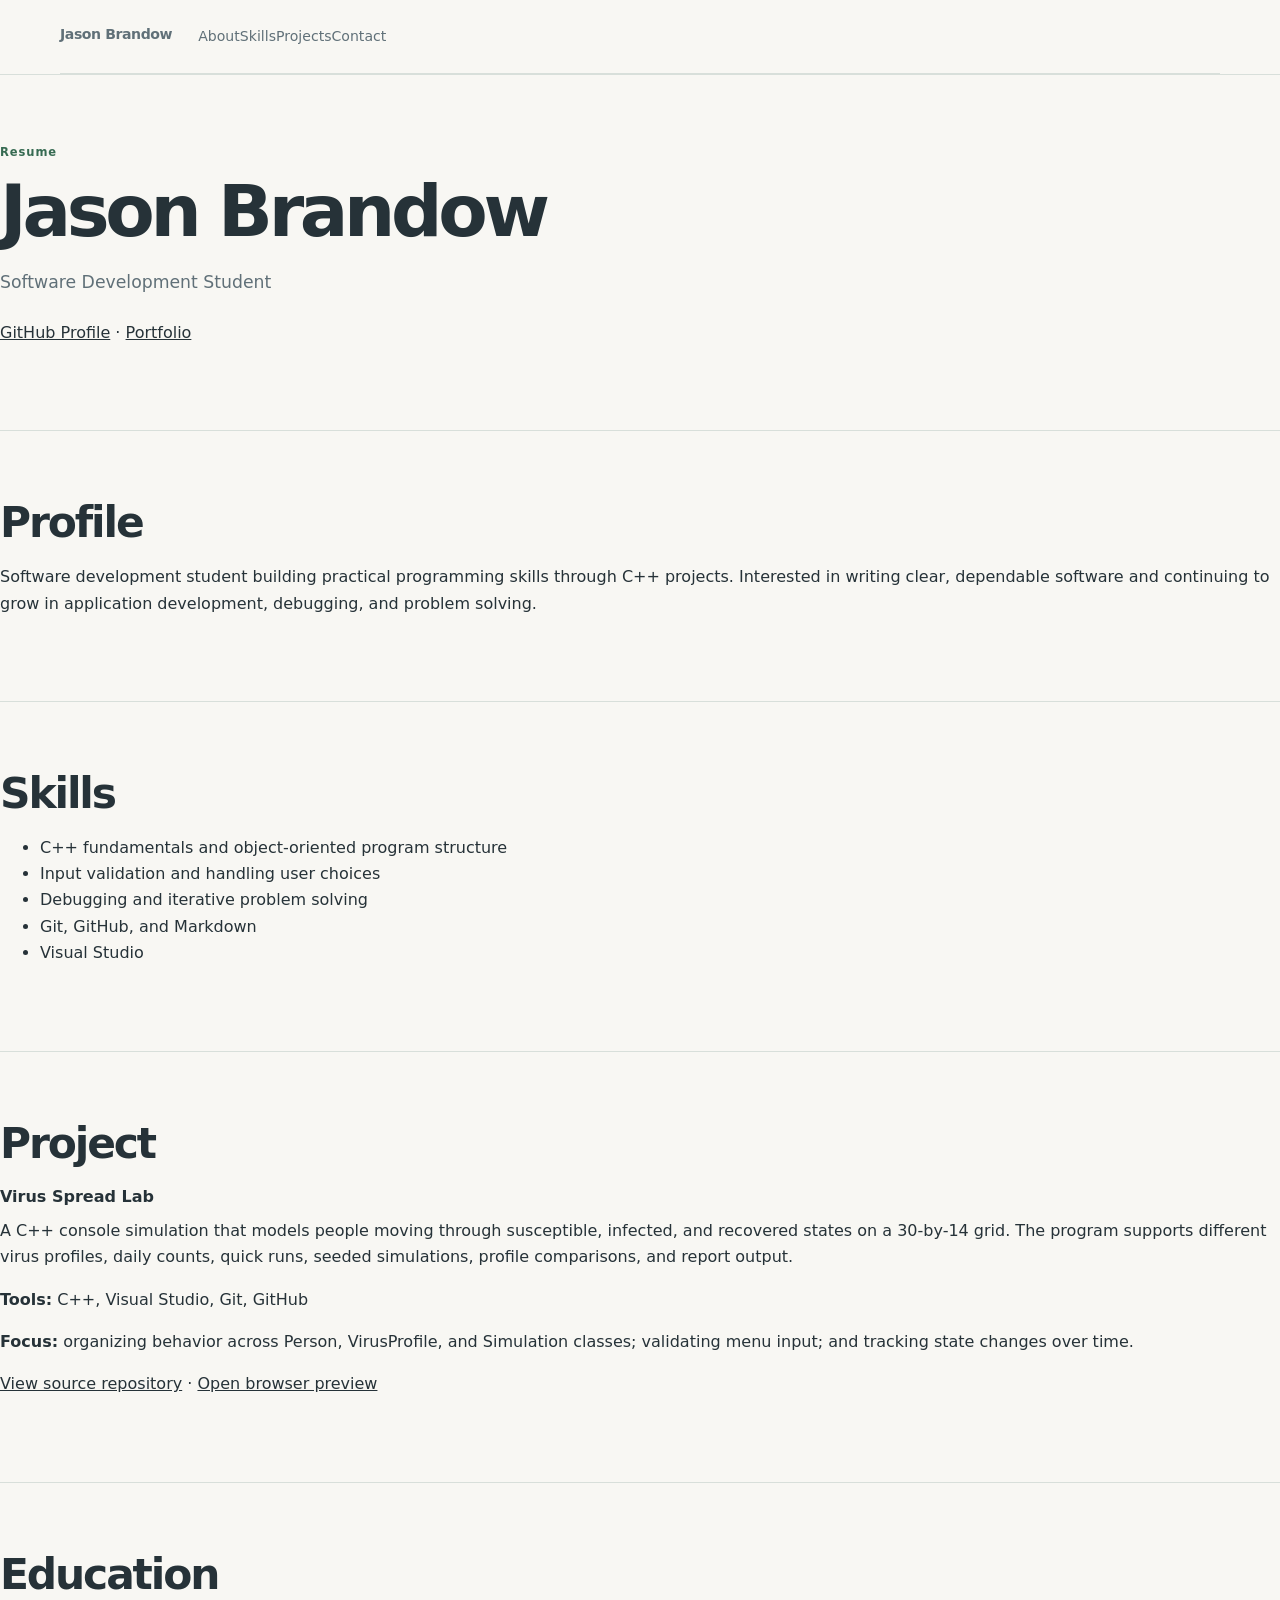
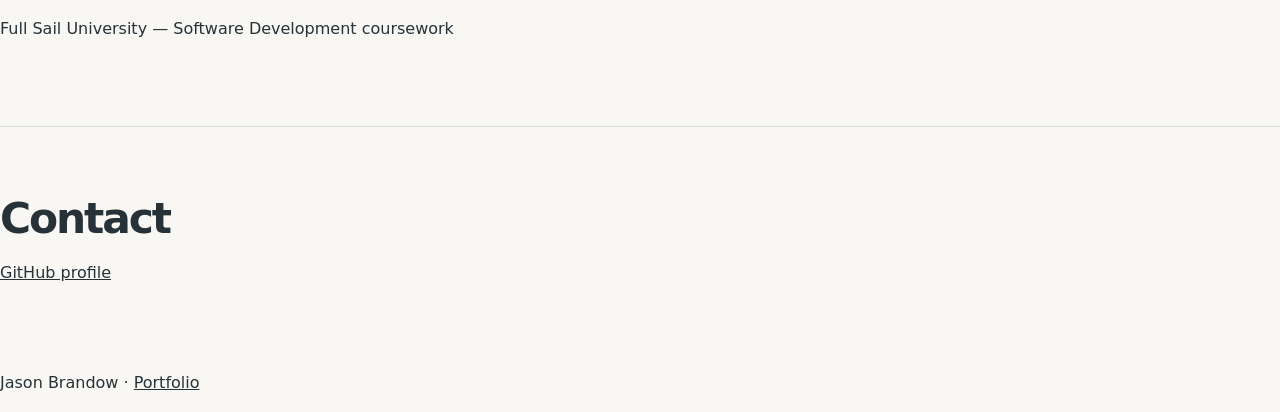
==== resume.html @ d757422a "Add resume page" ====
<!doctype html>
<html lang="en">
<head>
  <meta charset="utf-8">
  <meta name="viewport" content="width=device-width, initial-scale=1">
  <meta name="description" content="Jason Brandow's software development resume and project experience.">
  <title>Resume | Jason Brandow</title>
  <link rel="stylesheet" href="styles.css">
</head>
<body>
  <header class="site-header">
    <nav class="nav" aria-label="Main navigation">
      <a class="brand" href="index.html">Jason Brandow</a>
      <div class="nav-links"><a href="index.html#about">About</a><a href="index.html#skills">Skills</a><a href="index.html#projects">Projects</a><a href="index.html#contact">Contact</a></div>
    </nav>
  </header>
  <main class="container">
    <section class="section resume-header">
      <p class="eyebrow">Resume</p>
      <h1>Jason Brandow</h1>
      <p class="lead">Software Development Student</p>
      <p><a href="https://github.com/jasonbrandow9-pixel">GitHub Profile</a> · <a href="index.html">Portfolio</a></p>
    </section>
    <section class="section">
      <h2>Profile</h2>
      <p>Software development student building practical programming skills through C++ projects. Interested in writing clear, dependable software and continuing to grow in application development, debugging, and problem solving.</p>
    </section>
    <section class="section">
      <h2>Skills</h2>
      <ul><li>C++ fundamentals and object-oriented program structure</li><li>Input validation and handling user choices</li><li>Debugging and iterative problem solving</li><li>Git, GitHub, and Markdown</li><li>Visual Studio</li></ul>
    </section>
    <section class="section">
      <h2>Project</h2>
      <h3>Virus Spread Lab</h3>
      <p>A C++ console simulation that models people moving through susceptible, infected, and recovered states on a 30-by-14 grid. The program supports different virus profiles, daily counts, quick runs, seeded simulations, profile comparisons, and report output.</p>
      <p><strong>Tools:</strong> C++, Visual Studio, Git, GitHub</p>
      <p><strong>Focus:</strong> organizing behavior across Person, VirusProfile, and Simulation classes; validating menu input; and tracking state changes over time.</p>
      <p><a href="https://github.com/jasonbrandow9-pixel/COS1-Project">View source repository</a> · <a href="demo.html">Open browser preview</a></p>
    </section>
    <section class="section">
      <h2>Education</h2>
      <p>Full Sail University — Software Development coursework</p>
    </section>
    <section class="section">
      <h2>Contact</h2>
      <p><a href="https://github.com/jasonbrandow9-pixel">GitHub profile</a></p>
    </section>
  </main>
  <footer class="site-footer"><p>Jason Brandow · <a href="index.html">Portfolio</a></p></footer>
</body>
</html>
---- styles.css ----
:root{font-family:system-ui,-apple-system,BlinkMacSystemFont,"Segoe UI",sans-serif;color:#263238;background:#f8f7f3;--ink:#263238;--muted:#607078;--green:#376b52;--line:#d8dfda;--soft:#e9eee8}*{box-sizing:border-box}html{scroll-behavior:smooth}body{margin:0;line-height:1.65}a{color:inherit}img{max-width:100%}.wrap{width:min(1080px,calc(100% - 40px));margin-inline:auto}.site-header{width:min(1160px,calc(100% - 40px));min-height:74px;margin:auto;display:flex;align-items:center;justify-content:space-between;border-bottom:1px solid var(--line)}.brand{font-weight:750;text-decoration:none;letter-spacing:-.03em}nav{display:flex;gap:26px}nav a,.footer a{color:var(--muted);font-size:.88rem;text-decoration:none}nav a:hover,.footer a:hover,.inline-link:hover{color:var(--green);text-decoration:underline;text-underline-offset:3px}.hero{display:grid;grid-template-columns:1fr .9fr;align-items:center;gap:7%;padding-block:78px 84px}.eyebrow{margin:0 0 12px;color:var(--green);font-size:.72rem;font-weight:750;letter-spacing:.08em}h1,h2,h3,p{margin-top:0}h1{margin-bottom:18px;font-size:clamp(2.8rem,6vw,4.5rem);line-height:1.04;letter-spacing:-.06em}h2{margin-bottom:16px;font-size:clamp(1.8rem,3.4vw,2.65rem);line-height:1.15;letter-spacing:-.05em}h3{margin-bottom:7px;font-size:1rem}.lead{max-width:520px;margin-bottom:22px;color:var(--muted);font-size:1.08rem;line-height:1.8}.button{display:inline-block;padding:10px 15px;border:1px solid var(--green);border-radius:3px;background:var(--green);color:#fff;font-size:.86rem;font-weight:700;text-decoration:none}.button:hover{background:#28513d}.inline-link{display:inline-block;margin:8px 0 0 14px;color:var(--green);font-size:.88rem;font-weight:700;text-decoration:none}.hero figure,.project figure{margin:0;padding:8px;border:1px solid var(--line);background:#fff}.hero img{display:block;width:100%;height:240px;object-fit:contain;background:#f2f3ef}figcaption{padding:7px 4px 1px;color:var(--muted);font-size:.72rem}.section{padding-block:68px;border-top:1px solid var(--line)}.two-col{display:grid;grid-template-columns:.8fr 1.2fr;gap:9%}.two-col>div+div{color:var(--muted)}.goal{margin-top:20px;padding:15px 18px;background:var(--soft);color:var(--ink)}.goal strong{color:var(--green)}.skills{background:#eef0ea}.skill-grid{display:grid;grid-template-columns:repeat(3,1fr);gap:24px;margin-top:28px}.skill-grid article{padding:18px 14px 10px 0;border-top:2px solid var(--green)}.skill-grid p{margin-bottom:0;color:var(--muted);font-size:.9rem}code{padding:1px 4px;background:#eff0ea}.project{display:grid;grid-template-columns:.8fr 1.2fr;gap:34px;align-items:start;padding:22px;border:1px solid var(--line);background:#fff}.project figure img{display:block;width:100%;max-height:330px;object-fit:contain;background:#f2f3ef}.project h2{margin-bottom:10px}.project h3{margin-top:20px}.project p,.project li{color:var(--muted)}.project li{padding:3px 0}.project .button{font-size:.8rem}.note{margin-top:14px;font-size:.76rem;line-height:1.6}.weeks p{padding-bottom:12px;border-bottom:1px solid var(--line);color:var(--muted)}.weeks strong{display:inline-block;width:80px;color:var(--ink)}.contact{padding-block:48px;background:var(--ink);color:#fff}.contact-row{display:flex;justify-content:space-between;align-items:center;gap:30px}.contact .eyebrow{color:#acd3ba}.contact h2{margin-bottom:8px}.contact p:not(.eyebrow){margin:0;color:#d0d9d8}.light{background:#d8eadc;border-color:#d8eadc;color:var(--ink)}.light:hover{background:#fff;color:var(--ink)}.light-link{color:#d8eadc}.footer{min-height:68px;display:flex;justify-content:space-between;align-items:center;color:var(--muted);font-size:.78rem}.resume-page{padding-block:48px 76px}.resume-head{padding-bottom:20px;border-bottom:2px solid var(--ink)}.resume-head h1{margin-bottom:6px;font-size:2.5rem}.resume-head p{margin:0;color:var(--muted)}.resume-block{padding:20px 0;border-bottom:1px solid var(--line)}.resume-block h2{margin-bottom:8px;font-size:1.15rem;letter-spacing:-.02em}.resume-block p,.resume-block li{color:var(--muted);font-size:.92rem}.resume-block ul{margin:0;padding-left:20px}.demo-page{padding-block:42px 76px}.demo-head{display:flex;justify-content:space-between;gap:20px;margin-bottom:24px}.demo-head h1{font-size:clamp(2rem,4vw,3rem);margin-bottom:8px}.demo-head p{max-width:680px;color:var(--muted)}.controls{display:flex;flex-wrap:wrap;align-items:end;gap:12px;padding:16px;margin-bottom:16px;border:1px solid var(--line);background:#fff}.controls label{display:grid;gap:4px;color:var(--muted);font-size:.78rem}.controls select,.controls input,.controls button{min-height:38px;padding:7px;border:1px solid #aeb8b2;background:white;color:var(--ink);font:inherit}.controls button{cursor:pointer}.status{min-height:26px;color:var(--green);font-weight:700}.board{display:grid;grid-template-columns:repeat(30,minmax(4px,1fr));gap:3px;padding:12px;background:var(--ink);border-radius:3px}.cell{aspect-ratio:1;background:#d3ddd4}.cell.infected{background:#d47953}.cell.recovered{background:#78ad8e}.stats{display:grid;grid-template-columns:repeat(4,1fr);gap:10px;margin-top:14px}.stat{padding:12px;border:1px solid var(--line);background:#fff}.stat span,.stat strong{display:block}.stat span{color:var(--muted);font-size:.72rem}.stat strong{font-size:1.15rem}.demo-note{margin-top:16px;color:var(--muted);font-size:.8rem}@media(max-width:760px){.hero,.two-col,.project{grid-template-columns:1fr}.hero{gap:28px;padding-block:52px}.contact-row{align-items:flex-start;flex-direction:column}.demo-head{flex-direction:column}}@media(max-width:560px){.wrap,.site-header{width:calc(100% - 32px)}nav{gap:12px}nav a{font-size:.75rem}.skill-grid{grid-template-columns:1fr;gap:12px}.project{padding:14px;gap:20px}.weeks strong{width:72px}.controls{align-items:stretch;flex-direction:column}.controls select,.controls input,.controls button{width:100%}.board{gap:2px;padding:7px}.stats{grid-template-columns:repeat(2,1fr)}.footer{gap:10px;font-size:.7rem}}@media(prefers-reduced-motion:reduce){html{scroll-behavior:auto}}
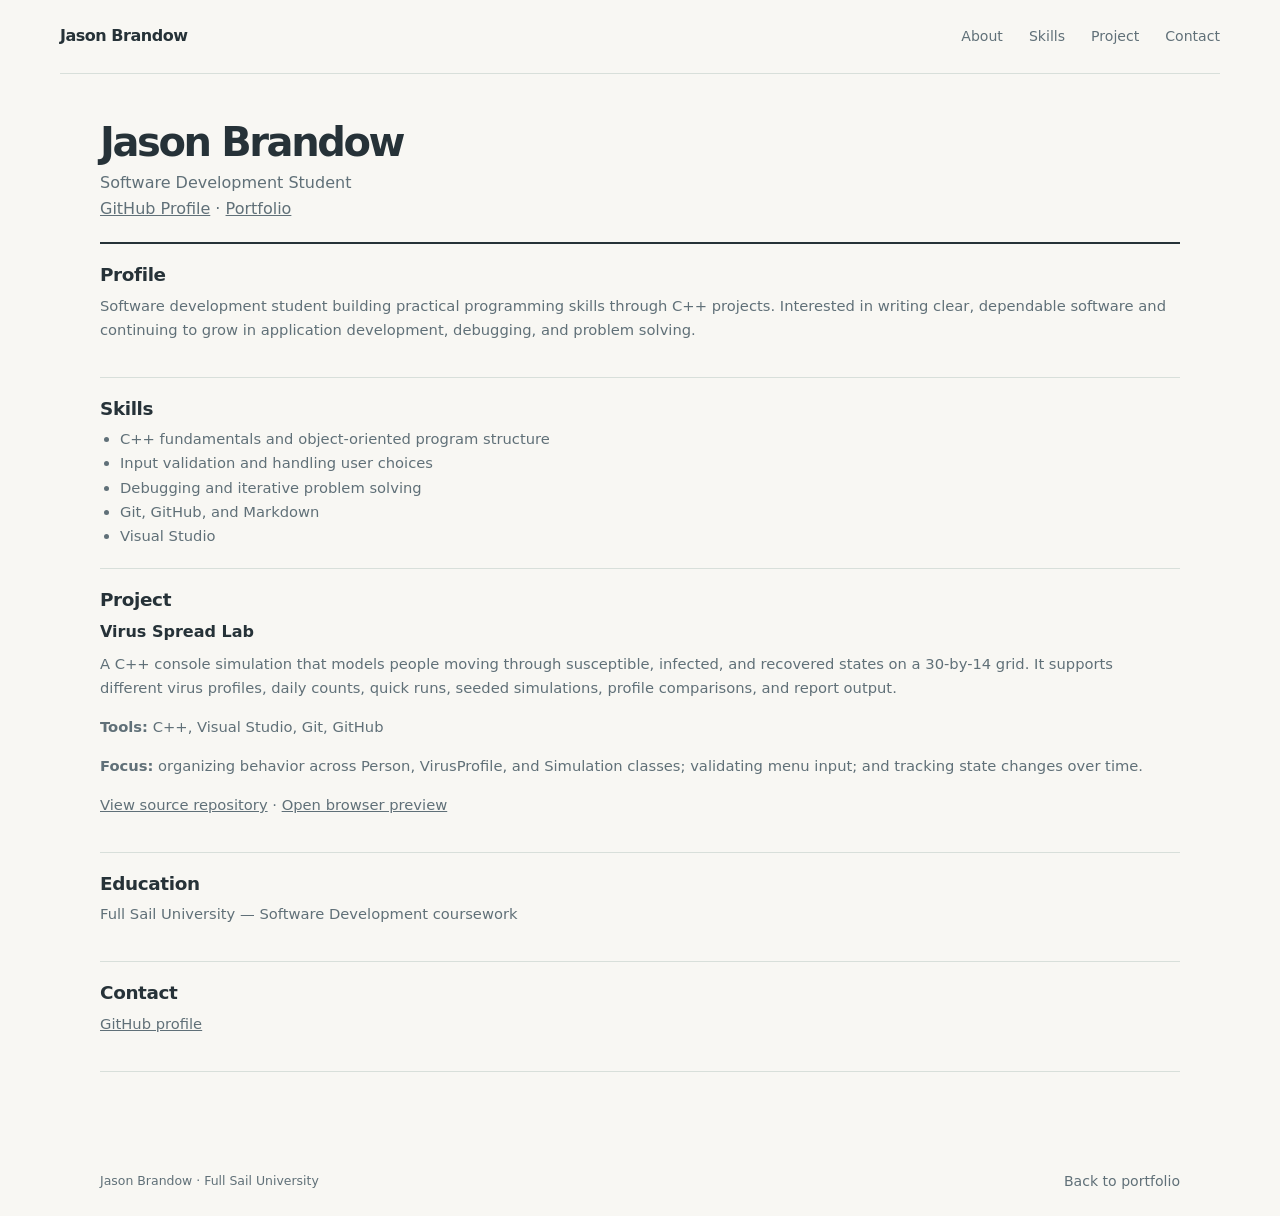
==== commit b929cf5c: "Align resume page styling" ====
--- a/resume.html
+++ b/resume.html
@@ -9,43 +9,21 @@
 </head>
 <body>
   <header class="site-header">
-    <nav class="nav" aria-label="Main navigation">
-      <a class="brand" href="index.html">Jason Brandow</a>
-      <div class="nav-links"><a href="index.html#about">About</a><a href="index.html#skills">Skills</a><a href="index.html#projects">Projects</a><a href="index.html#contact">Contact</a></div>
-    </nav>
+    <a class="brand" href="index.html">Jason Brandow</a>
+    <nav aria-label="Main navigation"><a href="index.html#about">About</a><a href="index.html#skills">Skills</a><a href="index.html#project">Project</a><a href="index.html#contact">Contact</a></nav>
   </header>
-  <main class="container">
-    <section class="section resume-header">
-      <p class="eyebrow">Resume</p>
+  <main class="wrap resume-page">
+    <header class="resume-head">
       <h1>Jason Brandow</h1>
-      <p class="lead">Software Development Student</p>
+      <p>Software Development Student</p>
       <p><a href="https://github.com/jasonbrandow9-pixel">GitHub Profile</a> · <a href="index.html">Portfolio</a></p>
-    </section>
-    <section class="section">
-      <h2>Profile</h2>
-      <p>Software development student building practical programming skills through C++ projects. Interested in writing clear, dependable software and continuing to grow in application development, debugging, and problem solving.</p>
-    </section>
-    <section class="section">
-      <h2>Skills</h2>
-      <ul><li>C++ fundamentals and object-oriented program structure</li><li>Input validation and handling user choices</li><li>Debugging and iterative problem solving</li><li>Git, GitHub, and Markdown</li><li>Visual Studio</li></ul>
-    </section>
-    <section class="section">
-      <h2>Project</h2>
-      <h3>Virus Spread Lab</h3>
-      <p>A C++ console simulation that models people moving through susceptible, infected, and recovered states on a 30-by-14 grid. The program supports different virus profiles, daily counts, quick runs, seeded simulations, profile comparisons, and report output.</p>
-      <p><strong>Tools:</strong> C++, Visual Studio, Git, GitHub</p>
-      <p><strong>Focus:</strong> organizing behavior across Person, VirusProfile, and Simulation classes; validating menu input; and tracking state changes over time.</p>
-      <p><a href="https://github.com/jasonbrandow9-pixel/COS1-Project">View source repository</a> · <a href="demo.html">Open browser preview</a></p>
-    </section>
-    <section class="section">
-      <h2>Education</h2>
-      <p>Full Sail University — Software Development coursework</p>
-    </section>
-    <section class="section">
-      <h2>Contact</h2>
-      <p><a href="https://github.com/jasonbrandow9-pixel">GitHub profile</a></p>
-    </section>
+    </header>
+    <section class="resume-block"><h2>Profile</h2><p>Software development student building practical programming skills through C++ projects. Interested in writing clear, dependable software and continuing to grow in application development, debugging, and problem solving.</p></section>
+    <section class="resume-block"><h2>Skills</h2><ul><li>C++ fundamentals and object-oriented program structure</li><li>Input validation and handling user choices</li><li>Debugging and iterative problem solving</li><li>Git, GitHub, and Markdown</li><li>Visual Studio</li></ul></section>
+    <section class="resume-block"><h2>Project</h2><h3>Virus Spread Lab</h3><p>A C++ console simulation that models people moving through susceptible, infected, and recovered states on a 30-by-14 grid. It supports different virus profiles, daily counts, quick runs, seeded simulations, profile comparisons, and report output.</p><p><strong>Tools:</strong> C++, Visual Studio, Git, GitHub</p><p><strong>Focus:</strong> organizing behavior across Person, VirusProfile, and Simulation classes; validating menu input; and tracking state changes over time.</p><p><a href="https://github.com/jasonbrandow9-pixel/COS1-Project">View source repository</a> · <a href="demo.html">Open browser preview</a></p></section>
+    <section class="resume-block"><h2>Education</h2><p>Full Sail University — Software Development coursework</p></section>
+    <section class="resume-block" id="contact"><h2>Contact</h2><p><a href="https://github.com/jasonbrandow9-pixel">GitHub profile</a></p></section>
   </main>
-  <footer class="site-footer"><p>Jason Brandow · <a href="index.html">Portfolio</a></p></footer>
+  <footer class="wrap footer"><span>Jason Brandow · Full Sail University</span><a href="index.html">Back to portfolio</a></footer>
 </body>
 </html>
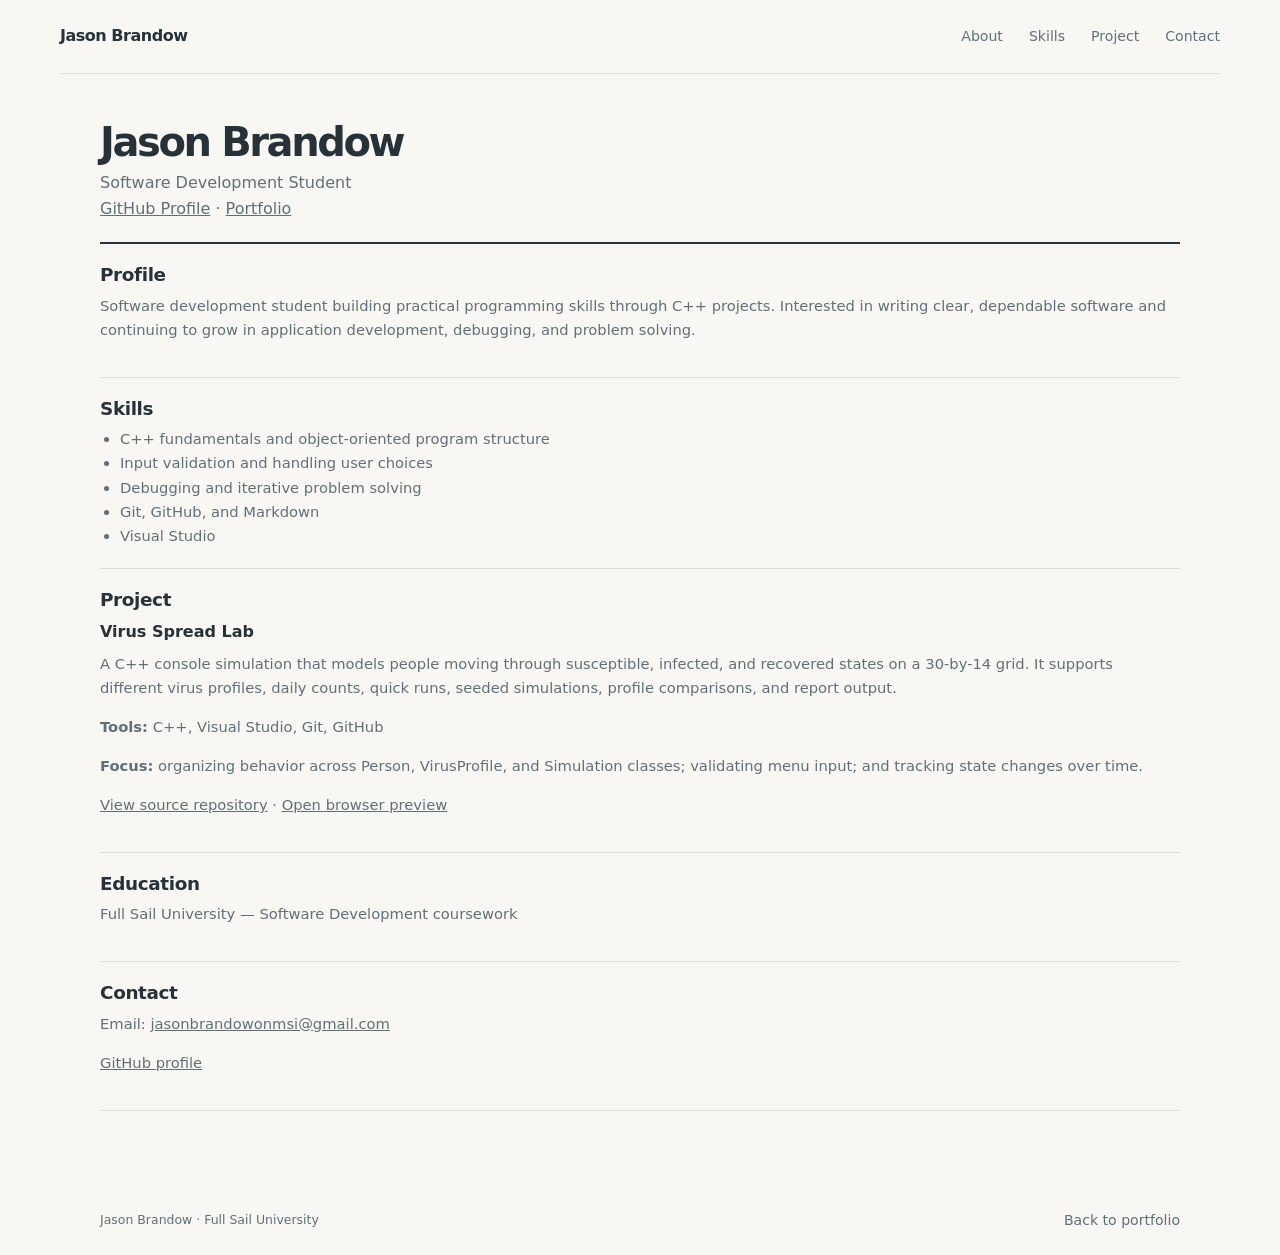
==== commit 2cf9dafd: "Add contact email to resume Updated contact section to include email address." ====
--- a/resume.html
+++ b/resume.html
@@ -22,7 +22,7 @@
     <section class="resume-block"><h2>Skills</h2><ul><li>C++ fundamentals and object-oriented program structure</li><li>Input validation and handling user choices</li><li>Debugging and iterative problem solving</li><li>Git, GitHub, and Markdown</li><li>Visual Studio</li></ul></section>
     <section class="resume-block"><h2>Project</h2><h3>Virus Spread Lab</h3><p>A C++ console simulation that models people moving through susceptible, infected, and recovered states on a 30-by-14 grid. It supports different virus profiles, daily counts, quick runs, seeded simulations, profile comparisons, and report output.</p><p><strong>Tools:</strong> C++, Visual Studio, Git, GitHub</p><p><strong>Focus:</strong> organizing behavior across Person, VirusProfile, and Simulation classes; validating menu input; and tracking state changes over time.</p><p><a href="https://github.com/jasonbrandow9-pixel/COS1-Project">View source repository</a> · <a href="demo.html">Open browser preview</a></p></section>
     <section class="resume-block"><h2>Education</h2><p>Full Sail University — Software Development coursework</p></section>
-    <section class="resume-block" id="contact"><h2>Contact</h2><p><a href="https://github.com/jasonbrandow9-pixel">GitHub profile</a></p></section>
+    <section class="resume-block" id="contact"><h2>Contact</h2><p>Email: <a href="mailto:jasonbrandowonmsi@gmail.com">jasonbrandowonmsi@gmail.com</a></p><p><a href="https://github.com/jasonbrandow9-pixel">GitHub profile</a></p></section>
   </main>
   <footer class="wrap footer"><span>Jason Brandow · Full Sail University</span><a href="index.html">Back to portfolio</a></footer>
 </body>
